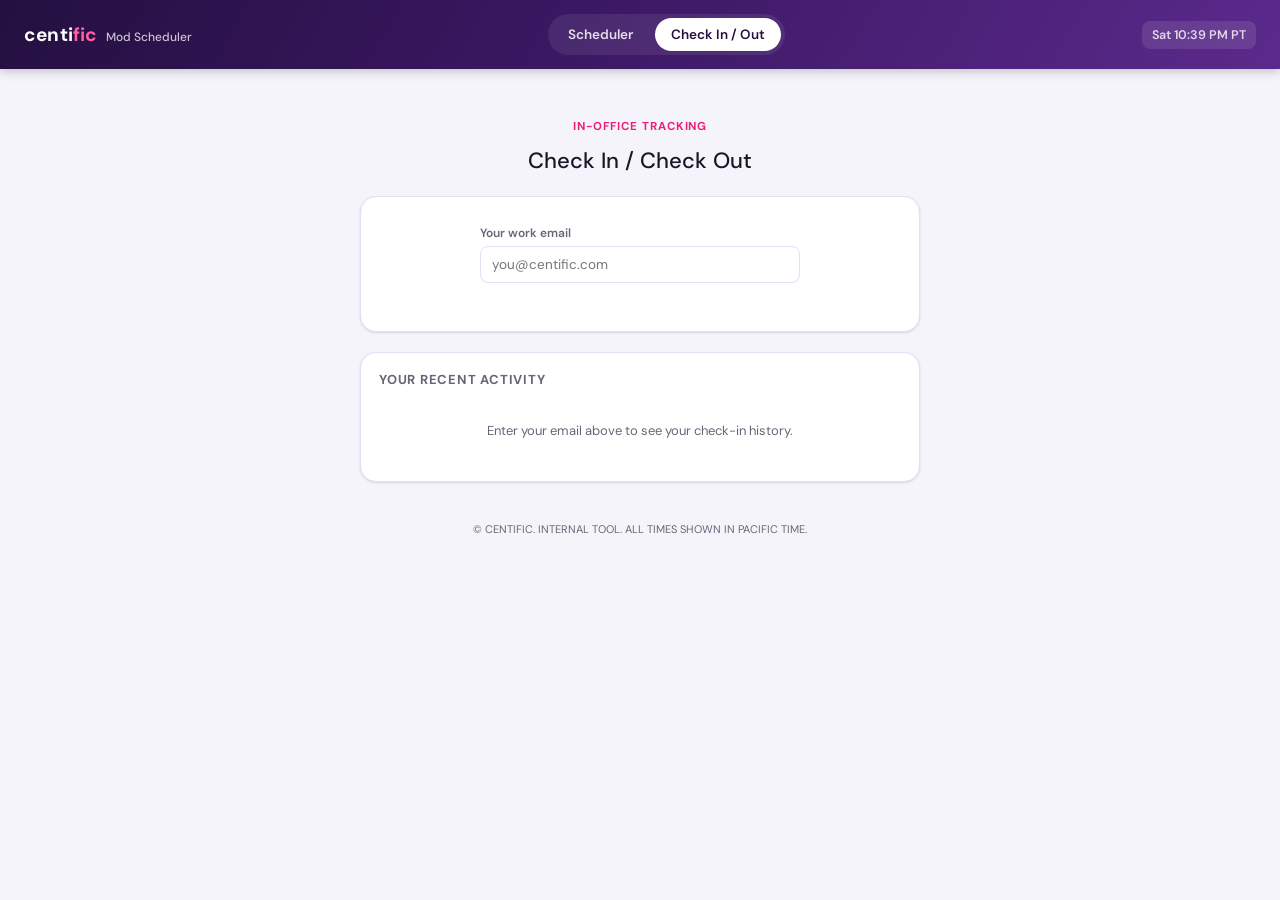
==== checkin.html @ c834aa3d "Add files via upload" ====
<!doctype html>
<html lang="en">
<head>
<meta charset="UTF-8" />
<meta name="viewport" content="width=device-width, initial-scale=1.0" />
<title>Check In / Out — Centific</title>
<link rel="stylesheet" href="style.css" />
</head>
<body>

<header class="app-header">
  <div class="brand">
    <span class="brand-word">centi<span class="accent">fic</span></span>
    <span class="brand-sub">Mod Scheduler</span>
  </div>
  <nav class="app-nav">
    <a href="index.html">Scheduler</a>
    <a href="checkin.html" class="active">Check In / Out</a>
  </nav>
  <div class="header-right">
    <span id="ptClock" class="pt-clock">--:--</span>
  </div>
</header>

<div class="page-body">

  <div id="demoBanner" class="banner banner-demo" style="display:none;">
    ⚠️ <span>Demo mode: check-ins are only saved in this browser. Connect Power Automate (see <code>SETUP-GUIDE.md</code>) to log hours centrally.</span>
  </div>

  <div class="checkin-wrap">

    <h1 class="section-title" style="text-align:center; margin-bottom: 18px;">
      <span class="eyebrow">In-Office Tracking</span>
      <span class="headline">Check In / Check Out</span>
    </h1>

    <div class="card status-card" id="statusCard">
      <div class="field" style="text-align:left; max-width:320px; margin:0 auto 20px;">
        <label class="field-label">Your work email</label>
        <input type="email" id="emailInput" placeholder="you@centific.com" />
      </div>

      <div id="statusDisplay" style="display:none;">
        <div>
          <span id="statusDot" class="status-dot-lg out"></span>
          <span id="statusHeadline" class="status-headline">—</span>
        </div>
        <div id="statusSub" class="status-sub">Enter your email to see your status.</div>

        <div class="checkin-actions">
          <button id="checkInBtn" class="btn btn-primary">Check In</button>
          <button id="checkOutBtn" class="btn btn-secondary">Check Out</button>
        </div>
      </div>

      <p id="checkinError" class="banner banner-error" style="display:none; text-align:left; margin-top:16px;"></p>
      <p id="checkinSuccess" class="banner banner-success" style="display:none; text-align:left; margin-top:16px;"></p>
    </div>

    <div class="card card-pad" style="margin-top:20px;">
      <h2 class="sidebar-title">Your Recent Activity</h2>
      <table class="log-table" id="logTable" style="display:none;">
        <thead>
          <tr><th>Action</th><th>Date</th><th>Time (PT)</th></tr>
        </thead>
        <tbody id="logTableBody"></tbody>
      </table>
      <div id="logEmpty" class="empty-state">Enter your email above to see your check-in history.</div>
    </div>

  </div>

  <p class="footer-note">© CENTIFIC. INTERNAL TOOL. ALL TIMES SHOWN IN PACIFIC TIME.</p>
</div>

<script src="config.js"></script>
<script src="data.js"></script>
<script src="checkin.js"></script>
</body>
</html>
---- style.css ----
/* ============================================================
   Centific Mod Scheduler — shared theme
   ============================================================ */

@import url('https://fonts.googleapis.com/css2?family=DM+Sans:ital,opsz,wght@0,9..40,400;0,9..40,500;0,9..40,600;0,9..40,700;1,9..40,400&display=swap');

:root {
  /* Centific brand tokens */
  --c-violet: #5B2A8C;
  --c-violet-dark: #3B1863;
  --c-violet-darker: #241040;
  --c-pink: #EC1E79;
  --c-pink-light: #FF5FA2;
  --c-ink: #14101F;
  --c-white: #FFFFFF;

  --g-header: linear-gradient(120deg, var(--c-violet-darker) 0%, var(--c-violet-dark) 45%, var(--c-violet) 100%);
  --g-stat-card: linear-gradient(135deg, var(--c-violet) 0%, var(--c-pink) 100%);

  /* status */
  --status-green: #22c55e;
  --status-amber: #f59e0b;
  --status-red: #ef4444;

  /* light surface tokens */
  --bg-page: #F6F4FB;
  --bg-card: #FFFFFF;
  --bg-subtle: #F1EDF9;
  --border-soft: #E4DEF2;
  --text-primary: #1C1526;
  --text-secondary: #6B6478;
  --text-onbrand: #FFFFFF;

  --radius-md: 10px;
  --radius-lg: 16px;
  --shadow-card: 0 1px 3px rgba(36, 16, 64, 0.08), 0 1px 2px rgba(36, 16, 64, 0.06);
  --shadow-pop: 0 12px 32px rgba(36, 16, 64, 0.22);
}

:root:not([data-theme="light"]) {
  @media (prefers-color-scheme: dark) {
    --bg-page: #15111F;
    --bg-card: #1E1830;
    --bg-subtle: #241C38;
    --border-soft: #362A50;
    --text-primary: #F3F0FA;
    --text-secondary: #B3A9C7;
  }
}

:root[data-theme="dark"] {
  --bg-page: #15111F;
  --bg-card: #1E1830;
  --bg-subtle: #241C38;
  --border-soft: #362A50;
  --text-primary: #F3F0FA;
  --text-secondary: #B3A9C7;
}

* { box-sizing: border-box; }

html, body {
  margin: 0;
  padding: 0;
  background: var(--bg-page);
  color: var(--text-primary);
  font-family: 'DM Sans', -apple-system, BlinkMacSystemFont, 'Segoe UI', sans-serif;
}

a { color: inherit; }

/* ---------- Top nav ---------- */
.app-header {
  background: var(--g-header);
  color: var(--text-onbrand);
  padding: 14px 24px;
  display: flex;
  align-items: center;
  justify-content: space-between;
  flex-wrap: wrap;
  gap: 12px;
  box-shadow: 0 2px 10px rgba(20, 16, 31, 0.25);
}

.brand {
  display: flex;
  align-items: baseline;
  gap: 8px;
}

.brand-word {
  font-weight: 700;
  font-size: 19px;
  letter-spacing: 0.2px;
}

.brand-word .accent { color: var(--c-pink-light); }

.brand-sub {
  font-size: 12px;
  color: rgba(255,255,255,0.75);
  font-weight: 500;
}

.app-nav {
  display: flex;
  align-items: center;
  gap: 6px;
  background: rgba(255,255,255,0.08);
  padding: 4px;
  border-radius: 999px;
}

.app-nav a {
  text-decoration: none;
  color: rgba(255,255,255,0.85);
  font-size: 13.5px;
  font-weight: 600;
  padding: 8px 16px;
  border-radius: 999px;
  transition: background .15s ease, color .15s ease;
}

.app-nav a:hover { background: rgba(255,255,255,0.12); }

.app-nav a.active {
  background: var(--c-white);
  color: var(--c-violet-darker);
}

.header-right {
  display: flex;
  align-items: center;
  gap: 12px;
  font-size: 12.5px;
  color: rgba(255,255,255,0.8);
}

.pt-clock {
  font-variant-numeric: tabular-nums;
  background: rgba(255,255,255,0.1);
  padding: 6px 10px;
  border-radius: 8px;
  font-weight: 600;
}

/* ---------- Layout ---------- */
.page-body {
  max-width: 1400px;
  margin: 0 auto;
  padding: 20px 24px 60px;
}

.section-title {
  margin: 0 0 4px;
}

.section-title .eyebrow {
  display: block;
  font-size: 11.5px;
  font-weight: 700;
  letter-spacing: 0.08em;
  text-transform: uppercase;
  color: var(--c-pink);
  margin-bottom: 2px;
}

.section-title .headline {
  font-size: 22px;
  font-weight: 500;
  color: var(--text-primary);
}

/* ---------- Buttons ---------- */
.btn {
  display: inline-flex;
  align-items: center;
  gap: 6px;
  border: none;
  border-radius: var(--radius-md);
  padding: 9px 16px;
  font-family: inherit;
  font-size: 13.5px;
  font-weight: 600;
  cursor: pointer;
  transition: transform .08s ease, box-shadow .15s ease, opacity .15s ease;
}
.btn:active { transform: translateY(1px); }

.btn-primary {
  background: var(--g-stat-card);
  color: #fff;
  box-shadow: 0 4px 14px rgba(236, 30, 121, 0.28);
}
.btn-primary:hover { opacity: 0.94; }

.btn-secondary {
  background: var(--bg-subtle);
  color: var(--text-primary);
  border: 1px solid var(--border-soft);
}
.btn-secondary:hover { background: var(--border-soft); }

.btn-danger {
  background: #fff0f0;
  color: var(--status-red);
  border: 1px solid #ffd6d6;
}
.btn-danger:hover { background: #ffe4e4; }

.btn-ghost {
  background: transparent;
  color: var(--text-secondary);
}
.btn-ghost:hover { color: var(--text-primary); }

.btn:disabled { opacity: 0.5; cursor: not-allowed; }

.btn-sm { padding: 6px 12px; font-size: 12.5px; }
.btn-block { width: 100%; justify-content: center; }

/* ---------- Cards ---------- */
.card {
  background: var(--bg-card);
  border: 1px solid var(--border-soft);
  border-radius: var(--radius-lg);
  box-shadow: var(--shadow-card);
}

.card-pad { padding: 18px; }

/* ---------- Banners ---------- */
.banner {
  display: flex;
  align-items: center;
  gap: 10px;
  padding: 10px 16px;
  border-radius: var(--radius-md);
  font-size: 13px;
  font-weight: 500;
  margin-bottom: 16px;
}
.banner-demo {
  background: #FFF7E6;
  color: #92620A;
  border: 1px solid #FCE4B0;
}
.banner-error {
  background: #FFF0F0;
  color: #A3232D;
  border: 1px solid #FFD6D6;
}
.banner-success {
  background: #EAFBF0;
  color: #1B7A43;
  border: 1px solid #C9F1D8;
}
.banner code {
  background: rgba(0,0,0,0.06);
  padding: 1px 5px;
  border-radius: 4px;
}

/* ---------- Inputs ---------- */
input[type="text"], input[type="email"], input[type="time"], input[type="password"], select {
  font-family: inherit;
  font-size: 13.5px;
  padding: 9px 11px;
  border-radius: 8px;
  border: 1px solid var(--border-soft);
  background: var(--bg-card);
  color: var(--text-primary);
  width: 100%;
}
input:focus, select:focus {
  outline: none;
  border-color: var(--c-violet);
  box-shadow: 0 0 0 3px rgba(91,42,140,0.14);
}

label.field-label {
  display: block;
  font-size: 12px;
  font-weight: 600;
  color: var(--text-secondary);
  margin-bottom: 5px;
}

.field { margin-bottom: 14px; }

/* ============================================================
   Scheduler layout
   ============================================================ */

.scheduler-layout {
  display: grid;
  grid-template-columns: 250px 1fr;
  gap: 20px;
  align-items: start;
}

@media (max-width: 900px) {
  .scheduler-layout { grid-template-columns: 1fr; }
}

.mode-toggle-row {
  display: flex;
  align-items: center;
  justify-content: space-between;
  gap: 12px;
  margin-bottom: 16px;
  flex-wrap: wrap;
}

.mode-pill {
  display: inline-flex;
  align-items: center;
  gap: 6px;
  padding: 5px 12px;
  border-radius: 999px;
  font-size: 12px;
  font-weight: 700;
  letter-spacing: 0.02em;
}
.mode-pill.display { background: var(--bg-subtle); color: var(--text-secondary); }
.mode-pill.edit { background: #FDEAF3; color: var(--c-pink); }
.mode-pill .dot { width: 7px; height: 7px; border-radius: 50%; background: currentColor; }

/* Sidebar */
.sidebar-title {
  font-size: 13px;
  font-weight: 700;
  color: var(--text-secondary);
  text-transform: uppercase;
  letter-spacing: 0.06em;
  margin: 0 0 10px;
}

.mod-add-row {
  display: flex;
  gap: 6px;
  margin-bottom: 14px;
}
.mod-add-row input { flex: 1; }

.mod-list {
  list-style: none;
  margin: 0;
  padding: 0;
  display: flex;
  flex-direction: column;
  gap: 6px;
  max-height: 340px;
  overflow-y: auto;
}

.mod-chip {
  display: flex;
  align-items: center;
  justify-content: space-between;
  gap: 8px;
  padding: 9px 10px;
  border-radius: 9px;
  background: var(--bg-subtle);
  border: 1px solid transparent;
  cursor: grab;
  font-size: 13px;
  font-weight: 600;
  user-select: none;
}
.mod-chip:active { cursor: grabbing; }
.mod-chip .swatch {
  width: 10px; height: 10px; border-radius: 3px; flex: none;
}
.mod-chip .name { flex: 1; overflow: hidden; text-overflow: ellipsis; white-space: nowrap; }
.mod-chip .remove-btn {
  border: none;
  background: transparent;
  color: var(--text-secondary);
  cursor: pointer;
  font-size: 15px;
  line-height: 1;
  padding: 2px 4px;
  border-radius: 4px;
}
.mod-chip .remove-btn:hover { background: #ffe4e4; color: var(--status-red); }

.mod-chip.dragging-source { opacity: 0.4; }

.help-note {
  font-size: 12px;
  color: var(--text-secondary);
  line-height: 1.5;
  margin-top: 14px;
  padding-top: 14px;
  border-top: 1px dashed var(--border-soft);
}

/* Calendar */
.calendar-scroll-wrap {
  background: var(--bg-card);
  border: 1px solid var(--border-soft);
  border-radius: var(--radius-lg);
  box-shadow: var(--shadow-card);
  overflow: auto;
  max-height: 76vh;
  position: relative;
}

.calendar-grid {
  display: grid;
  grid-template-columns: 56px repeat(7, minmax(120px, 1fr));
  min-width: 900px;
  position: relative;
}

.cal-header-cell {
  position: sticky;
  top: 0;
  z-index: 5;
  background: var(--bg-card);
  border-bottom: 1px solid var(--border-soft);
  padding: 10px 6px;
  text-align: center;
  font-size: 12.5px;
  font-weight: 700;
  color: var(--text-primary);
}
.cal-header-cell.corner {
  background: var(--bg-card);
  z-index: 6;
}
.cal-header-cell .day-sub {
  display: block;
  font-size: 10px;
  font-weight: 600;
  color: var(--text-secondary);
  text-transform: uppercase;
  letter-spacing: 0.05em;
  margin-top: 1px;
}

.cal-time-col {
  position: relative;
  border-right: 1px solid var(--border-soft);
  background: var(--bg-card);
}
.cal-time-label {
  position: absolute;
  right: 6px;
  transform: translateY(-50%);
  font-size: 10.5px;
  color: var(--text-secondary);
  font-weight: 600;
  white-space: nowrap;
}

.cal-day-col {
  position: relative;
  border-right: 1px solid var(--border-soft);
  background-image: repeating-linear-gradient(
    to bottom,
    var(--border-soft) 0,
    var(--border-soft) 1px,
    transparent 1px,
    transparent var(--slot-height)
  );
}
.cal-day-col:last-child { border-right: none; }
.cal-day-col.hour-line-only {
  background-image: repeating-linear-gradient(
    to bottom,
    var(--border-soft) 0,
    var(--border-soft) 1px,
    transparent 1px,
    transparent calc(var(--slot-height) * 2)
  );
}
.cal-day-col.drop-target { background-color: rgba(91,42,140,0.06); }

.shift-block {
  position: absolute;
  left: 3px;
  right: 3px;
  border-radius: 8px;
  background: var(--g-stat-card);
  color: #fff;
  font-size: 11.5px;
  font-weight: 600;
  padding: 4px 7px;
  overflow: hidden;
  cursor: pointer;
  box-shadow: 0 2px 6px rgba(36,16,64,0.22);
  line-height: 1.3;
}
.shift-block .shift-name { display: block; font-weight: 700; }
.shift-block .shift-time { display: block; font-weight: 500; opacity: 0.92; font-size: 10.5px; }
.shift-block.editable { cursor: grab; }
.shift-block.editable:active { cursor: grabbing; }

.resize-handle {
  position: absolute;
  left: 0; right: 0;
  height: 7px;
  cursor: ns-resize;
}
.resize-handle.top { top: 0; }
.resize-handle.bottom { bottom: 0; }

.ghost-block {
  position: absolute;
  left: 3px;
  right: 3px;
  border-radius: 8px;
  background: rgba(91,42,140,0.28);
  border: 1.5px dashed var(--c-violet);
  pointer-events: none;
  z-index: 20;
}

.now-line {
  position: absolute;
  left: 0; right: 0;
  height: 2px;
  background: var(--c-pink);
  z-index: 8;
  pointer-events: none;
}
.now-line::before {
  content: '';
  position: absolute;
  left: -4px; top: -3px;
  width: 8px; height: 8px;
  border-radius: 50%;
  background: var(--c-pink);
}

/* Popover */
.overlay-scrim {
  position: fixed;
  inset: 0;
  background: rgba(20, 16, 31, 0.45);
  display: flex;
  align-items: center;
  justify-content: center;
  z-index: 100;
}

.popover {
  background: var(--bg-card);
  border-radius: var(--radius-lg);
  box-shadow: var(--shadow-pop);
  width: 320px;
  padding: 20px;
}

.popover h3 {
  margin: 0 0 14px;
  font-size: 15px;
  font-weight: 700;
}

.popover-row {
  display: flex;
  gap: 10px;
}
.popover-row .field { flex: 1; }

.popover-actions {
  display: flex;
  justify-content: space-between;
  gap: 8px;
  margin-top: 16px;
}
.popover-actions .right-group { display: flex; gap: 8px; }

/* ============================================================
   Check-in page
   ============================================================ */

.checkin-wrap {
  max-width: 560px;
  margin: 30px auto;
}

.status-card {
  text-align: center;
  padding: 28px;
}

.status-dot-lg {
  width: 14px; height: 14px;
  border-radius: 50%;
  display: inline-block;
  margin-right: 8px;
}
.status-dot-lg.in { background: var(--status-green); box-shadow: 0 0 0 5px rgba(34,197,94,0.15); }
.status-dot-lg.out { background: var(--text-secondary); }

.status-headline {
  font-size: 19px;
  font-weight: 700;
  margin: 6px 0 2px;
}
.status-sub {
  font-size: 13px;
  color: var(--text-secondary);
  margin-bottom: 22px;
}

.checkin-actions {
  display: flex;
  gap: 10px;
}
.checkin-actions .btn { flex: 1; padding: 13px; font-size: 14.5px; }

.log-table {
  width: 100%;
  border-collapse: collapse;
  font-size: 13px;
  margin-top: 8px;
}
.log-table th {
  text-align: left;
  font-size: 11px;
  text-transform: uppercase;
  letter-spacing: 0.05em;
  color: var(--text-secondary);
  border-bottom: 1px solid var(--border-soft);
  padding: 8px 6px;
}
.log-table td {
  padding: 9px 6px;
  border-bottom: 1px solid var(--border-soft);
}
.log-table tr:last-child td { border-bottom: none; }

.pill-action {
  font-size: 11px;
  font-weight: 700;
  padding: 3px 9px;
  border-radius: 999px;
}
.pill-action.in { background: #EAFBF0; color: var(--status-green); }
.pill-action.out { background: var(--bg-subtle); color: var(--text-secondary); }

.footer-note {
  text-align: center;
  font-size: 11px;
  color: var(--text-secondary);
  margin-top: 40px;
  padding-bottom: 10px;
}

.empty-state {
  text-align: center;
  color: var(--text-secondary);
  font-size: 13px;
  padding: 24px 10px;
}
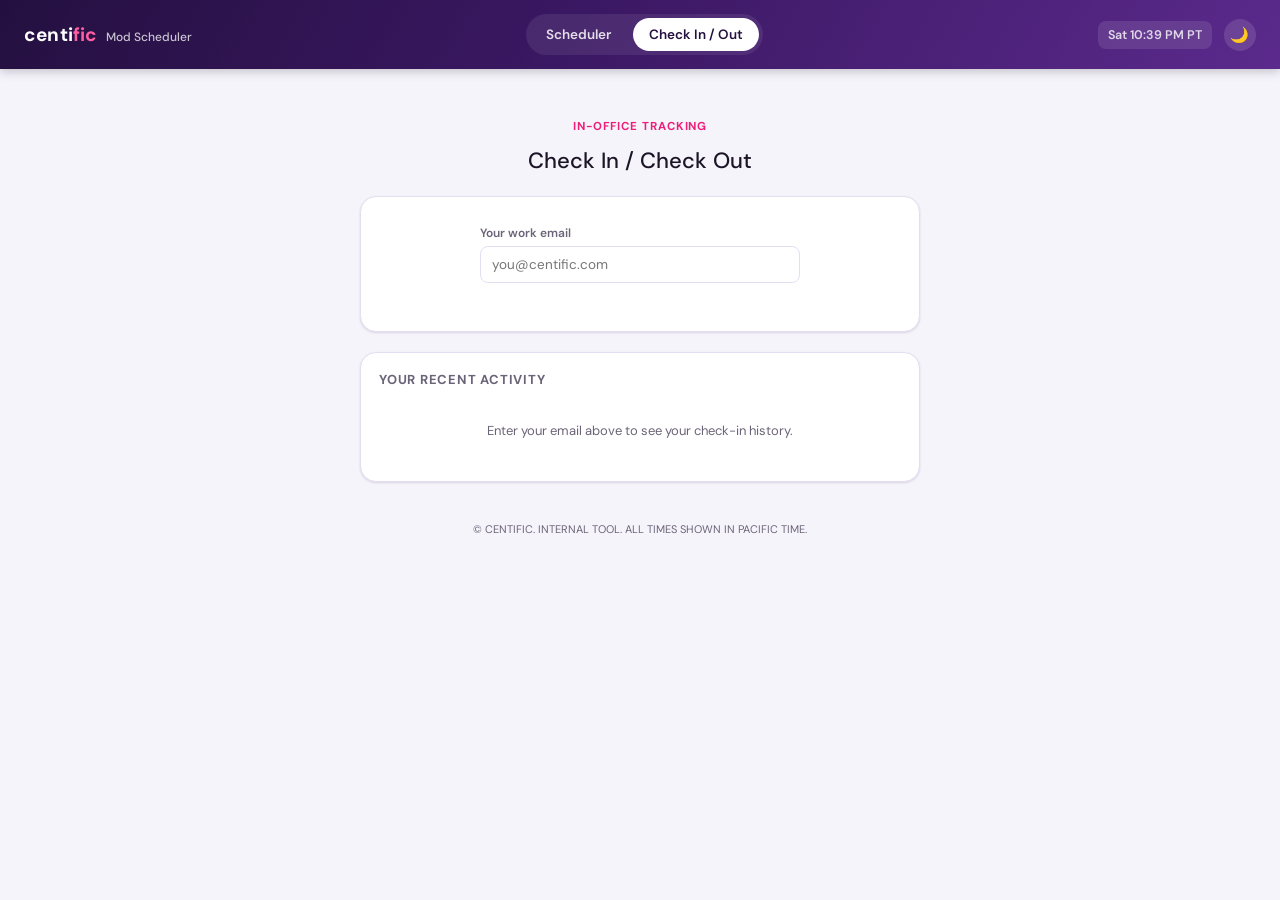
==== commit e4658def: "Add files via upload" ====
--- a/checkin.html
+++ b/checkin.html
@@ -4,6 +4,7 @@
 <meta charset="UTF-8" />
 <meta name="viewport" content="width=device-width, initial-scale=1.0" />
 <title>Check In / Out — Centific</title>
+<script src="theme.js"></script>
 <link rel="stylesheet" href="style.css" />
 </head>
 <body>
@@ -19,6 +20,7 @@
   </nav>
   <div class="header-right">
     <span id="ptClock" class="pt-clock">--:--</span>
+    <button id="themeToggleBtn" class="theme-toggle-btn" type="button" title="Toggle light / dark mode" aria-label="Toggle light / dark mode">🌙</button>
   </div>
 </header>
 
--- a/style.css
+++ b/style.css
@@ -35,6 +35,9 @@
   --radius-lg: 16px;
   --shadow-card: 0 1px 3px rgba(36, 16, 64, 0.08), 0 1px 2px rgba(36, 16, 64, 0.06);
   --shadow-pop: 0 12px 32px rgba(36, 16, 64, 0.22);
+
+  /* calendar closed-hours shading */
+  --closed-tint: rgba(28, 21, 38, 0.055);
 }
 
 :root:not([data-theme="light"]) {
@@ -45,6 +48,7 @@
     --border-soft: #362A50;
     --text-primary: #F3F0FA;
     --text-secondary: #B3A9C7;
+    --closed-tint: rgba(0, 0, 0, 0.22);
   }
 }
 
@@ -55,6 +59,7 @@
   --border-soft: #362A50;
   --text-primary: #F3F0FA;
   --text-secondary: #B3A9C7;
+  --closed-tint: rgba(0, 0, 0, 0.22);
 }
 
 * { box-sizing: border-box; }
@@ -143,6 +148,23 @@
   border-radius: 8px;
   font-weight: 600;
 }
+
+.theme-toggle-btn {
+  display: inline-flex;
+  align-items: center;
+  justify-content: center;
+  width: 32px;
+  height: 32px;
+  border: none;
+  border-radius: 50%;
+  background: rgba(255,255,255,0.12);
+  color: #fff;
+  font-size: 15px;
+  cursor: pointer;
+  transition: background .15s ease, transform .08s ease;
+}
+.theme-toggle-btn:hover { background: rgba(255,255,255,0.22); }
+.theme-toggle-btn:active { transform: translateY(1px); }
 
 /* ---------- Layout ---------- */
 .page-body {
@@ -363,29 +385,62 @@
   border-radius: 9px;
   background: var(--bg-subtle);
   border: 1px solid transparent;
-  cursor: grab;
+  cursor: pointer;
   font-size: 13px;
   font-weight: 600;
   user-select: none;
-}
-.mod-chip:active { cursor: grabbing; }
+  transition: background .12s ease, border-color .12s ease;
+}
+.mod-chip.editable-chip { cursor: grab; }
+.mod-chip.editable-chip:active { cursor: grabbing; }
+.mod-chip:hover { background: var(--border-soft); }
+.mod-chip.focused {
+  background: var(--bg-subtle);
+  border-color: var(--c-violet);
+  box-shadow: 0 0 0 1px var(--c-violet) inset;
+}
 .mod-chip .swatch {
   width: 10px; height: 10px; border-radius: 3px; flex: none;
 }
 .mod-chip .name { flex: 1; overflow: hidden; text-overflow: ellipsis; white-space: nowrap; }
-.mod-chip .remove-btn {
+.mod-chip .chip-actions { display: flex; align-items: center; gap: 2px; flex: none; }
+.mod-chip .icon-btn {
   border: none;
   background: transparent;
   color: var(--text-secondary);
   cursor: pointer;
-  font-size: 15px;
+  font-size: 13px;
   line-height: 1;
-  padding: 2px 4px;
+  padding: 4px 5px;
   border-radius: 4px;
 }
-.mod-chip .remove-btn:hover { background: #ffe4e4; color: var(--status-red); }
+.mod-chip .icon-btn.edit-btn:hover { background: var(--border-soft); color: var(--c-violet); }
+.mod-chip .icon-btn.remove-btn { font-size: 15px; }
+.mod-chip .icon-btn.remove-btn:hover { background: #ffe4e4; color: var(--status-red); }
 
 .mod-chip.dragging-source { opacity: 0.4; }
+
+/* ---------- Focus filter banner ---------- */
+.calendar-col { display: flex; flex-direction: column; gap: 10px; min-width: 0; }
+.focus-banner {
+  display: flex;
+  align-items: center;
+  justify-content: space-between;
+  gap: 10px;
+  background: #FDEAF3;
+  color: var(--c-violet-dark);
+  border: 1px solid #F7C7E1;
+  border-radius: var(--radius-md);
+  padding: 8px 8px 8px 14px;
+  font-size: 13px;
+  font-weight: 600;
+}
+:root:not([data-theme="light"]) {
+  @media (prefers-color-scheme: dark) {
+    .focus-banner { background: #3A2038; color: #F9C9E4; border-color: #5A2E52; }
+  }
+}
+:root[data-theme="dark"] .focus-banner { background: #3A2038; color: #F9C9E4; border-color: #5A2E52; }
 
 .help-note {
   font-size: 12px;
@@ -454,6 +509,16 @@
   font-weight: 600;
   white-space: nowrap;
 }
+.cal-time-label.closed { opacity: 0.45; }
+
+.closed-hours-overlay {
+  position: absolute;
+  left: 0;
+  right: 0;
+  background: var(--closed-tint);
+  pointer-events: none;
+  z-index: 1;
+}
 
 .cal-day-col {
   position: relative;
@@ -482,6 +547,7 @@
   position: absolute;
   left: 3px;
   right: 3px;
+  z-index: 5;
   border-radius: 8px;
   background: var(--g-stat-card);
   color: #fff;
@@ -493,10 +559,19 @@
   box-shadow: 0 2px 6px rgba(36,16,64,0.22);
   line-height: 1.3;
 }
-.shift-block .shift-name { display: block; font-weight: 700; }
-.shift-block .shift-time { display: block; font-weight: 500; opacity: 0.92; font-size: 10.5px; }
+.shift-block .shift-name { display: block; font-weight: 700; overflow: hidden; text-overflow: ellipsis; white-space: nowrap; }
+.shift-block .shift-time { display: block; font-weight: 500; opacity: 0.92; font-size: 10.5px; overflow: hidden; text-overflow: ellipsis; white-space: nowrap; }
 .shift-block.editable { cursor: grab; }
 .shift-block.editable:active { cursor: grabbing; }
+
+/* When several mods overlap the same hours, each lane gets narrower —
+   tighten padding/type so 3-4 side-by-side blocks stay legible. */
+.shift-block.lanes-3,
+.shift-block.lanes-4plus {
+  padding: 3px 5px;
+  font-size: 10.5px;
+}
+.shift-block.lanes-4plus .shift-time { display: none; }
 
 .resize-handle {
   position: absolute;
